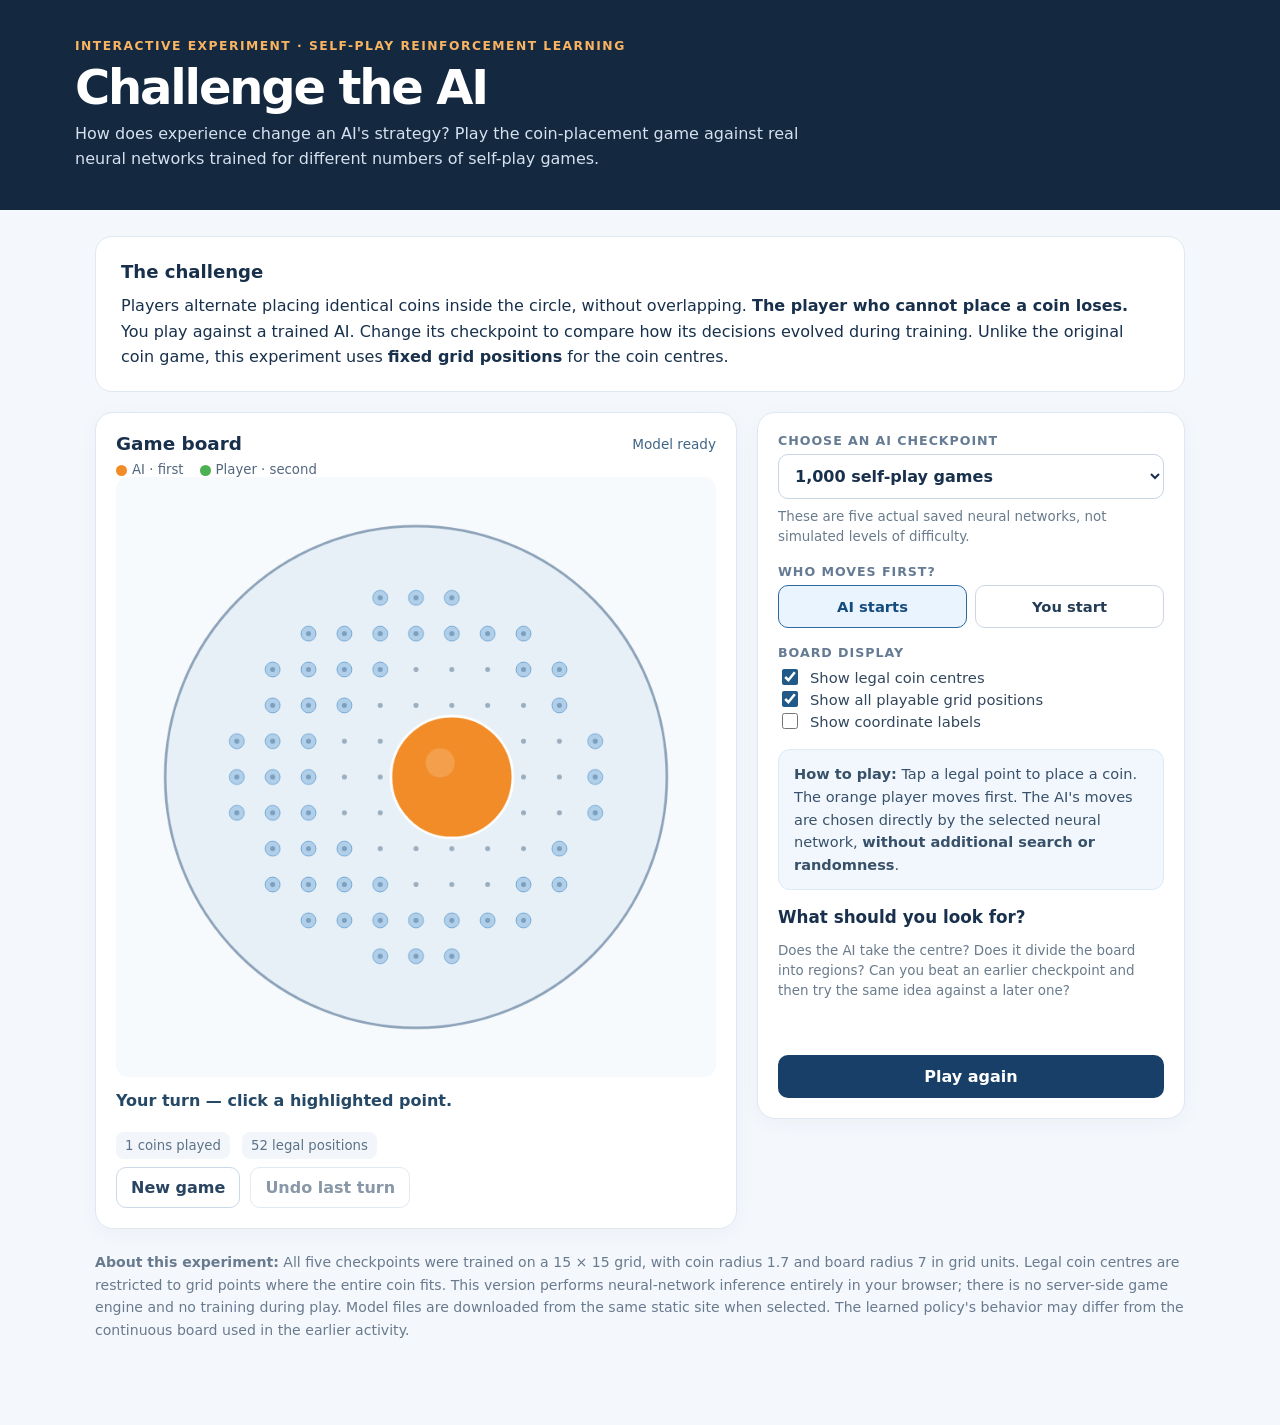
==== coinai.html @ 619d3d9c "." ====
<!doctype html>
<html lang="en"><head><meta charset="utf-8"><meta name="viewport" content="width=device-width, initial-scale=1"><meta name="color-scheme" content="light"><title>Challenge the AI · Coin Game</title>
<style>
:root{font-family:Inter,ui-sans-serif,system-ui,-apple-system,Segoe UI,Roboto,Arial,sans-serif;color:#18304b;background:#f4f7fc}*{box-sizing:border-box}body{margin:0}button,select{font:inherit}button{cursor:pointer}button:disabled{cursor:default;opacity:.55}.header{padding:39px max(20px,calc((100% - 1130px)/2));background:#14283f;color:#fff}.header .eyebrow{color:#f9b462;font-size:.77rem;letter-spacing:.12em;font-weight:750;text-transform:uppercase}.header h1{font-size:clamp(2rem,4vw,3rem);letter-spacing:-.045em;margin:.4rem 0}.header p{color:#d5e1ef;max-width:770px;line-height:1.55;margin:0}.container{max-width:1130px;margin:auto;padding:26px 20px 70px}.intro{background:#fff;border:1px solid #e0e8f0;padding:21px 25px;border-radius:17px;line-height:1.6;margin-bottom:20px}.intro h2{margin:0 0 6px;font-size:1.13rem}.layout{display:grid;grid-template-columns:minmax(0,1.2fr) minmax(290px,.8fr);gap:20px;align-items:start}.panel{background:#fff;border:1px solid #dfe7f0;border-radius:18px;box-shadow:0 5px 22px rgba(24,48,75,.035);padding:20px}.controls{display:grid;gap:17px}.label{font-size:.79rem;text-transform:uppercase;letter-spacing:.075em;color:#657b93;font-weight:760;margin-bottom:6px}select{width:100%;border:1px solid #c8d5e3;border-radius:10px;padding:11px 12px;color:#18304b;background:#fff;font-weight:600}.roles{display:grid;grid-template-columns:1fr 1fr;gap:8px}.roles button{border:1px solid #ccd7e5;background:#fff;color:#243c56;border-radius:10px;padding:12px 8px;font-size:.92rem;font-weight:670}.roles button.active{border-color:#2d699e;background:#eaf4ff;color:#144d7d}.primary{padding:12px 18px;background:#183f67;color:#fff;border:0;border-radius:10px;font-weight:750}.secondary{padding:10px 14px;border-radius:10px;border:1px solid #cbd9e7;background:#fff;color:#284460;font-weight:650}.buttons{display:flex;gap:10px;flex-wrap:wrap}.toggle{display:flex;gap:9px;align-items:center;color:#31465c;font-size:.92rem}.toggle input{accent-color:#215a88;width:16px;height:16px}.subtext{font-size:.84rem;color:#697b8c;line-height:1.5}.note{background:#f2f7fd;border:1px solid #dceaf8;border-radius:12px;padding:13px 15px;line-height:1.55;font-size:.91rem;color:#38516a}.boardPanel{min-width:0}.boardTop{display:flex;align-items:center;justify-content:space-between;gap:12px;margin-bottom:8px}.boardTop h2{margin:0;font-size:1.15rem}.legend{display:flex;gap:16px;align-items:center;font-size:.83rem;color:#52677f;flex-wrap:wrap}.swatch{display:inline-block;width:11px;height:11px;border-radius:50%;vertical-align:middle;margin-right:5px}.orange{background:#f28c28}.green{background:#4caf50}canvas{width:100%;height:auto;aspect-ratio:1/1;display:block;border-radius:13px;background:#f7fafd;touch-action:manipulation}.status{padding:14px 0 4px;min-height:52px;font-weight:650;color:#244865}.status.error{color:#ad2a3d}.metric{display:flex;gap:12px;flex-wrap:wrap;font-size:.83rem;color:#5c7288;margin:3px 0 8px}.metric span{padding:6px 9px;background:#f2f6fa;border-radius:8px}.footer{font-size:.88rem;color:#687a8e;line-height:1.6;margin-top:22px}.spacer{height:6px}.smallhead{font-size:1.05rem;font-weight:760;margin:0}.hint{font-size:.82rem;color:#687e92}#loading{font-size:.85rem;color:#406585}a{color:#2265a1}@media(max-width:850px){.layout{grid-template-columns:1fr}.header{padding:34px 21px}.boardPanel{order:0}.controlsPanel{order:1}.container{padding:18px 12px 40px}.panel{padding:15px}}@media(prefers-reduced-motion:reduce){*{scroll-behavior:auto!important}}
</style></head><body>
<header class="header"><div class="eyebrow">Interactive experiment · Self-play reinforcement learning</div><h1>Challenge the AI</h1><p>How does experience change an AI's strategy? Play the coin-placement game against real neural networks trained for different numbers of self-play games.</p></header>
<main class="container">
<section class="intro"><h2>The challenge</h2>Players alternate placing identical coins inside the circle, without overlapping. <strong>The player who cannot place a coin loses.</strong> You play against a trained AI. Change its checkpoint to compare how its decisions evolved during training. Unlike the original coin game, this experiment uses <strong>fixed grid positions</strong> for the coin centres.</section>
<div class="layout">
<section class="panel boardPanel" aria-label="Coin game board"><div class="boardTop"><h2>Game board</h2><span id="loading" role="status">Loading model…</span></div><div class="legend"><span><i class="swatch orange"></i><span id="orangeRole">AI · first</span></span><span><i class="swatch green"></i><span id="greenRole">You · second</span></span></div><canvas id="board" width="720" height="720" aria-label="Circular coin placement board. Click a highlighted grid point to place a coin."></canvas><div id="status" class="status" role="status" aria-live="polite">Preparing the game…</div><div class="metric"><span id="coinCount">0 coins played</span><span id="movesCount">0 legal positions</span></div><div class="buttons"><button class="secondary" id="restartBoard">New game</button><button class="secondary" id="undoHuman" title="Return to the position before your last move">Undo last turn</button></div></section>
<aside class="panel controlsPanel controls"><div><div class="label">Choose an AI checkpoint</div><select id="checkpoint"><option value="1000" selected>1,000 self-play games</option><option value="5000">5,000 self-play games</option><option value="10000">10,000 self-play games</option><option value="15000">15,000 self-play games</option><option value="20000">20,000 self-play games</option></select><div class="subtext" style="margin-top:8px">These are five actual saved neural networks, not simulated levels of difficulty.</div></div>
<div><div class="label">Who moves first?</div><div class="roles"><button id="aiFirst" class="active" aria-pressed="true">AI starts</button><button id="humanFirst" aria-pressed="false">You start</button></div></div>
<div><div class="label">Board display</div><label class="toggle"><input type="checkbox" id="showLegal" checked>Show legal coin centres</label><label class="toggle"><input type="checkbox" id="showGrid" checked>Show all playable grid positions</label><label class="toggle"><input type="checkbox" id="showCoordinates">Show coordinate labels</label></div>
<div class="note"><strong>How to play:</strong> Tap a legal point to place a coin. The orange player moves first. The AI's moves are chosen directly by the selected neural network, <strong>without additional search or randomness</strong>.</div>
<div><h3 class="smallhead">What should you look for?</h3><p class="subtext">Does the AI take the centre? Does it divide the board into regions? Can you beat an earlier checkpoint and then try the same idea against a later one?</p></div><div class="spacer"></div><button class="primary" id="restartSide">Play again</button></aside>
</div>
<p class="footer"><strong>About this experiment:</strong> All five checkpoints were trained on a 15 × 15 grid, with coin radius 1.7 and board radius 7 in grid units. Legal coin centres are restricted to grid points where the entire coin fits. This version performs neural-network inference entirely in your browser; there is no server-side game engine and no training during play. Model files are downloaded from the same static site when selected. The learned policy's behavior may differ from the continuous board used in the earlier activity.</p>
</main>
<script src="./inference.js"></script>
<script src="./app.js"></script>
</body></html>
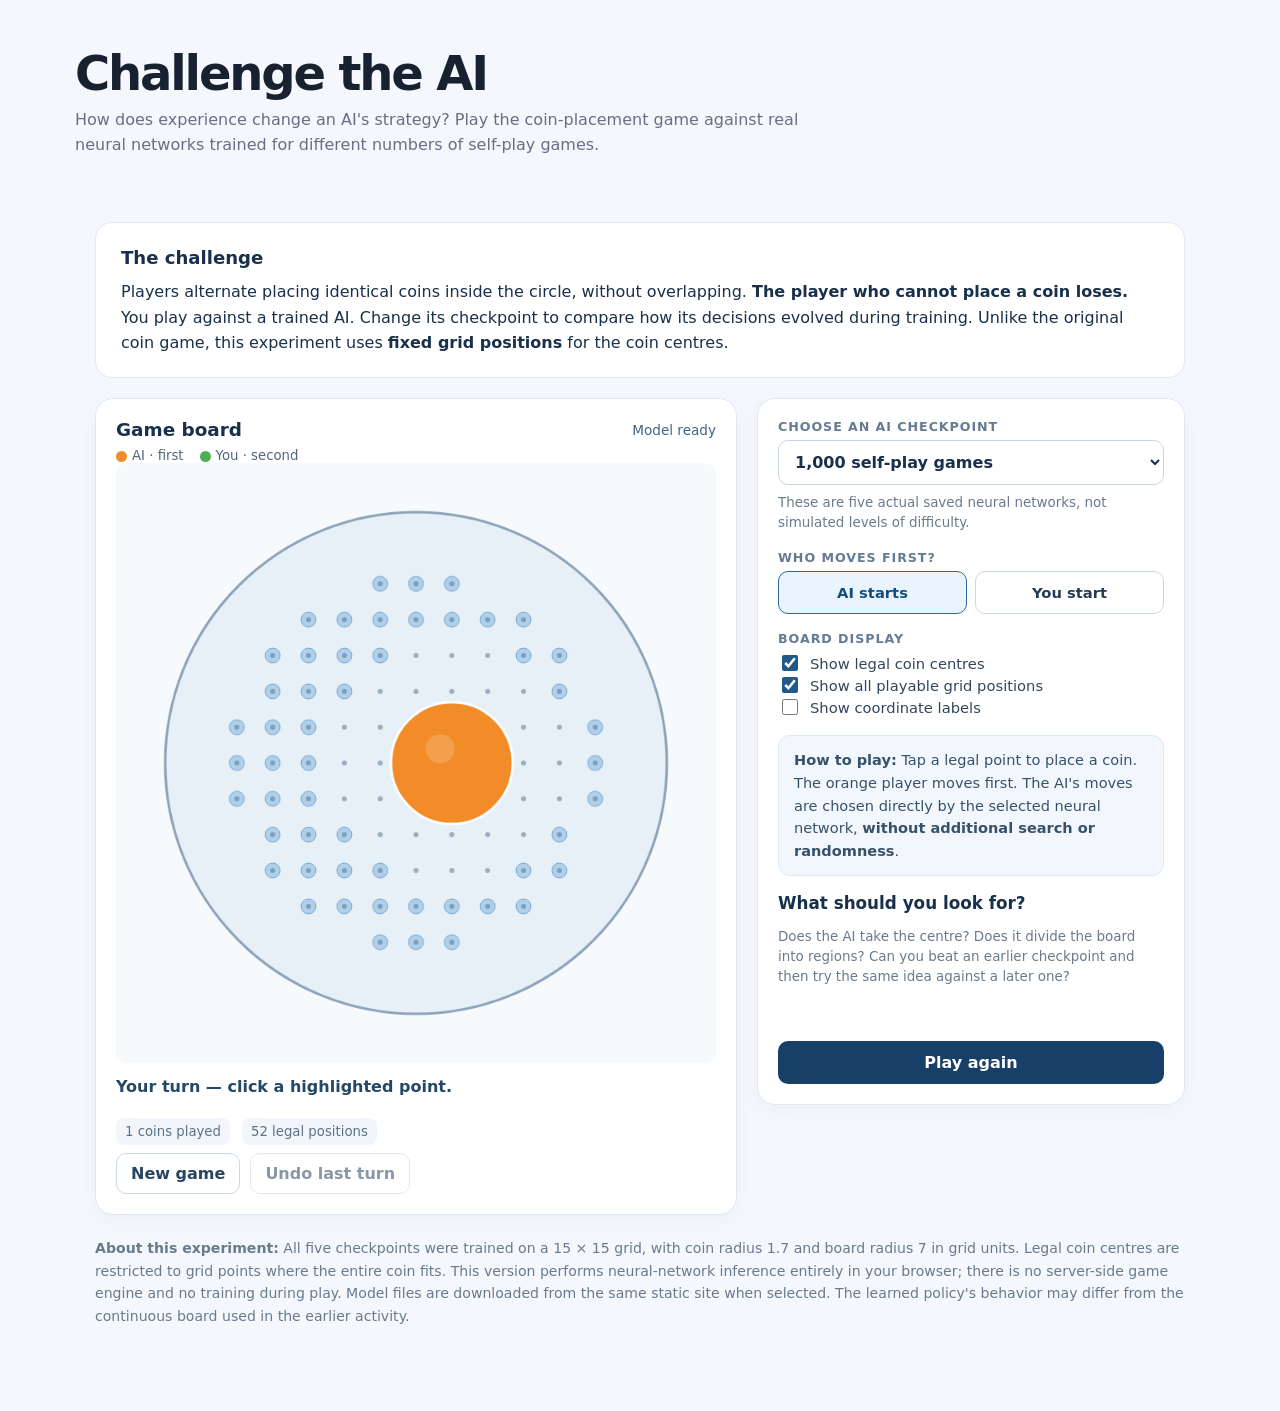
==== commit 4b4666e0: "." ====
--- a/coinai.html
+++ b/coinai.html
@@ -1,9 +1,9 @@
 <!doctype html>
 <html lang="en"><head><meta charset="utf-8"><meta name="viewport" content="width=device-width, initial-scale=1"><meta name="color-scheme" content="light"><title>Challenge the AI · Coin Game</title>
 <style>
-:root{font-family:Inter,ui-sans-serif,system-ui,-apple-system,Segoe UI,Roboto,Arial,sans-serif;color:#18304b;background:#f4f7fc}*{box-sizing:border-box}body{margin:0}button,select{font:inherit}button{cursor:pointer}button:disabled{cursor:default;opacity:.55}.header{padding:39px max(20px,calc((100% - 1130px)/2));background:#14283f;color:#fff}.header .eyebrow{color:#f9b462;font-size:.77rem;letter-spacing:.12em;font-weight:750;text-transform:uppercase}.header h1{font-size:clamp(2rem,4vw,3rem);letter-spacing:-.045em;margin:.4rem 0}.header p{color:#d5e1ef;max-width:770px;line-height:1.55;margin:0}.container{max-width:1130px;margin:auto;padding:26px 20px 70px}.intro{background:#fff;border:1px solid #e0e8f0;padding:21px 25px;border-radius:17px;line-height:1.6;margin-bottom:20px}.intro h2{margin:0 0 6px;font-size:1.13rem}.layout{display:grid;grid-template-columns:minmax(0,1.2fr) minmax(290px,.8fr);gap:20px;align-items:start}.panel{background:#fff;border:1px solid #dfe7f0;border-radius:18px;box-shadow:0 5px 22px rgba(24,48,75,.035);padding:20px}.controls{display:grid;gap:17px}.label{font-size:.79rem;text-transform:uppercase;letter-spacing:.075em;color:#657b93;font-weight:760;margin-bottom:6px}select{width:100%;border:1px solid #c8d5e3;border-radius:10px;padding:11px 12px;color:#18304b;background:#fff;font-weight:600}.roles{display:grid;grid-template-columns:1fr 1fr;gap:8px}.roles button{border:1px solid #ccd7e5;background:#fff;color:#243c56;border-radius:10px;padding:12px 8px;font-size:.92rem;font-weight:670}.roles button.active{border-color:#2d699e;background:#eaf4ff;color:#144d7d}.primary{padding:12px 18px;background:#183f67;color:#fff;border:0;border-radius:10px;font-weight:750}.secondary{padding:10px 14px;border-radius:10px;border:1px solid #cbd9e7;background:#fff;color:#284460;font-weight:650}.buttons{display:flex;gap:10px;flex-wrap:wrap}.toggle{display:flex;gap:9px;align-items:center;color:#31465c;font-size:.92rem}.toggle input{accent-color:#215a88;width:16px;height:16px}.subtext{font-size:.84rem;color:#697b8c;line-height:1.5}.note{background:#f2f7fd;border:1px solid #dceaf8;border-radius:12px;padding:13px 15px;line-height:1.55;font-size:.91rem;color:#38516a}.boardPanel{min-width:0}.boardTop{display:flex;align-items:center;justify-content:space-between;gap:12px;margin-bottom:8px}.boardTop h2{margin:0;font-size:1.15rem}.legend{display:flex;gap:16px;align-items:center;font-size:.83rem;color:#52677f;flex-wrap:wrap}.swatch{display:inline-block;width:11px;height:11px;border-radius:50%;vertical-align:middle;margin-right:5px}.orange{background:#f28c28}.green{background:#4caf50}canvas{width:100%;height:auto;aspect-ratio:1/1;display:block;border-radius:13px;background:#f7fafd;touch-action:manipulation}.status{padding:14px 0 4px;min-height:52px;font-weight:650;color:#244865}.status.error{color:#ad2a3d}.metric{display:flex;gap:12px;flex-wrap:wrap;font-size:.83rem;color:#5c7288;margin:3px 0 8px}.metric span{padding:6px 9px;background:#f2f6fa;border-radius:8px}.footer{font-size:.88rem;color:#687a8e;line-height:1.6;margin-top:22px}.spacer{height:6px}.smallhead{font-size:1.05rem;font-weight:760;margin:0}.hint{font-size:.82rem;color:#687e92}#loading{font-size:.85rem;color:#406585}a{color:#2265a1}@media(max-width:850px){.layout{grid-template-columns:1fr}.header{padding:34px 21px}.boardPanel{order:0}.controlsPanel{order:1}.container{padding:18px 12px 40px}.panel{padding:15px}}@media(prefers-reduced-motion:reduce){*{scroll-behavior:auto!important}}
+:root{font-family:Inter,ui-sans-serif,system-ui,-apple-system,Segoe UI,Roboto,Arial,sans-serif;color:#18304b;background:#f4f7fc}*{box-sizing:border-box}body{margin:0}button,select{font:inherit}button{cursor:pointer}button:disabled{cursor:default;opacity:.55}.header{padding:39px max(20px,calc((100% - 1130px)/2));background:#f4f7fb;color:#18212f}.header .eyebrow{color:#f9b462;font-size:.77rem;letter-spacing:.12em;font-weight:750;text-transform:uppercase}.header h1{font-size:clamp(2rem,4vw,3rem);letter-spacing:-.045em;margin:.4rem 0}.header p{color:#667085;max-width:770px;line-height:1.55;margin:0}.container{max-width:1130px;margin:auto;padding:26px 20px 70px}.intro{background:#fff;border:1px solid #e0e8f0;padding:21px 25px;border-radius:17px;line-height:1.6;margin-bottom:20px}.intro h2{margin:0 0 6px;font-size:1.13rem}.layout{display:grid;grid-template-columns:minmax(0,1.2fr) minmax(290px,.8fr);gap:20px;align-items:start}.panel{background:#fff;border:1px solid #dfe7f0;border-radius:18px;box-shadow:0 5px 22px rgba(24,48,75,.035);padding:20px}.controls{display:grid;gap:17px}.label{font-size:.79rem;text-transform:uppercase;letter-spacing:.075em;color:#657b93;font-weight:760;margin-bottom:6px}select{width:100%;border:1px solid #c8d5e3;border-radius:10px;padding:11px 12px;color:#18304b;background:#fff;font-weight:600}.roles{display:grid;grid-template-columns:1fr 1fr;gap:8px}.roles button{border:1px solid #ccd7e5;background:#fff;color:#243c56;border-radius:10px;padding:12px 8px;font-size:.92rem;font-weight:670}.roles button.active{border-color:#2d699e;background:#eaf4ff;color:#144d7d}.primary{padding:12px 18px;background:#183f67;color:#fff;border:0;border-radius:10px;font-weight:750}.secondary{padding:10px 14px;border-radius:10px;border:1px solid #cbd9e7;background:#fff;color:#284460;font-weight:650}.buttons{display:flex;gap:10px;flex-wrap:wrap}.toggle{display:flex;gap:9px;align-items:center;color:#31465c;font-size:.92rem}.toggle input{accent-color:#215a88;width:16px;height:16px}.subtext{font-size:.84rem;color:#697b8c;line-height:1.5}.note{background:#f2f7fd;border:1px solid #dceaf8;border-radius:12px;padding:13px 15px;line-height:1.55;font-size:.91rem;color:#38516a}.boardPanel{min-width:0}.boardTop{display:flex;align-items:center;justify-content:space-between;gap:12px;margin-bottom:8px}.boardTop h2{margin:0;font-size:1.15rem}.legend{display:flex;gap:16px;align-items:center;font-size:.83rem;color:#52677f;flex-wrap:wrap}.swatch{display:inline-block;width:11px;height:11px;border-radius:50%;vertical-align:middle;margin-right:5px}.orange{background:#f28c28}.green{background:#4caf50}canvas{width:100%;height:auto;aspect-ratio:1/1;display:block;border-radius:13px;background:#f7fafd;touch-action:manipulation}.status{padding:14px 0 4px;min-height:52px;font-weight:650;color:#244865}.status.error{color:#ad2a3d}.metric{display:flex;gap:12px;flex-wrap:wrap;font-size:.83rem;color:#5c7288;margin:3px 0 8px}.metric span{padding:6px 9px;background:#f2f6fa;border-radius:8px}.footer{font-size:.88rem;color:#687a8e;line-height:1.6;margin-top:22px}.spacer{height:6px}.smallhead{font-size:1.05rem;font-weight:760;margin:0}.hint{font-size:.82rem;color:#687e92}#loading{font-size:.85rem;color:#406585}a{color:#2265a1}@media(max-width:850px){.layout{grid-template-columns:1fr}.header{padding:34px 21px}.boardPanel{order:0}.controlsPanel{order:1}.container{padding:18px 12px 40px}.panel{padding:15px}}@media(prefers-reduced-motion:reduce){*{scroll-behavior:auto!important}}
 </style></head><body>
-<header class="header"><div class="eyebrow">Interactive experiment · Self-play reinforcement learning</div><h1>Challenge the AI</h1><p>How does experience change an AI's strategy? Play the coin-placement game against real neural networks trained for different numbers of self-play games.</p></header>
+<header class="header"><div class="eyebrow"></div><h1>Challenge the AI</h1><p>How does experience change an AI's strategy? Play the coin-placement game against real neural networks trained for different numbers of self-play games.</p></header>
 <main class="container">
 <section class="intro"><h2>The challenge</h2>Players alternate placing identical coins inside the circle, without overlapping. <strong>The player who cannot place a coin loses.</strong> You play against a trained AI. Change its checkpoint to compare how its decisions evolved during training. Unlike the original coin game, this experiment uses <strong>fixed grid positions</strong> for the coin centres.</section>
 <div class="layout">
